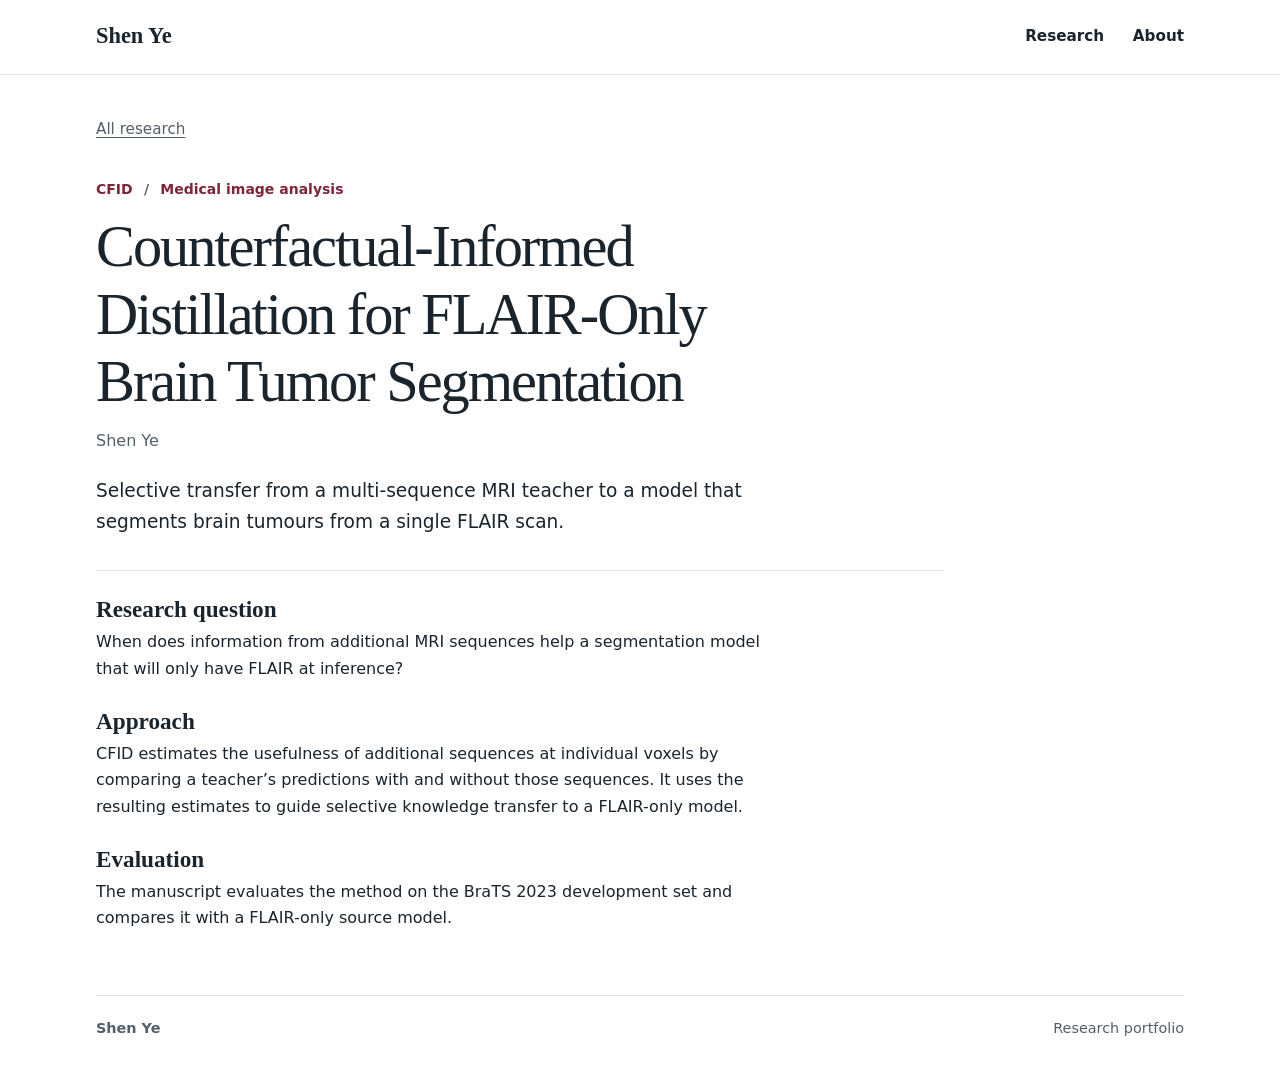
==== cfid.html @ ea0c7f32 "Add academic homepage" ====
<!doctype html>
<html lang="en-GB">
<head>
  <meta charset="utf-8">
  <meta name="viewport" content="width=device-width, initial-scale=1">
  <meta name="description" content="Selective transfer from a multi-sequence MRI teacher to a model that segments brain tumours from a single FLAIR scan.">
  <title>CFID | Shen Ye</title>
  <link rel="stylesheet" href="./style.css">
</head>
<body>
  <a class="skip" href="#main">Skip to content</a>
  <header class="top"><div class="shell nav">
    <a class="wordmark" href="./">Shen Ye</a>
    <nav aria-label="Main navigation"><a href="./#research">Research</a><a href="./#about">About</a></nav>
  </div></header>
  <main id="main" class="shell"><article class="detail">
    <a class="back" href="./#research">All research</a>
    <p class="eyebrow">CFID <span aria-hidden="true">/</span> Medical image analysis</p>
    <h1>Counterfactual-Informed Distillation for FLAIR-Only Brain Tumor Segmentation</h1>
    <p class="author">Shen Ye</p>
    <p class="detail-intro">Selective transfer from a multi-sequence MRI teacher to a model that segments brain tumours from a single FLAIR scan.</p>
    <div class="detail-body">
      <section><h2>Research question</h2><p>When does information from additional MRI sequences help a segmentation model that will only have FLAIR at inference?</p></section>
      <section><h2>Approach</h2><p>CFID estimates the usefulness of additional sequences at individual voxels by comparing a teacher’s predictions with and without those sequences. It uses the resulting estimates to guide selective knowledge transfer to a FLAIR-only model.</p></section>
      <section><h2>Evaluation</h2><p>The manuscript evaluates the method on the BraTS 2023 development set and compares it with a FLAIR-only source model.</p></section>
    </div>
  </article></main>
  <footer class="shell footer"><a href="./">Shen Ye</a><span>Research portfolio</span></footer>
</body>
</html>
---- style.css ----
:root {
  color-scheme: light;
  --paper: #fff;
  --ink: #19242d;
  --muted: #52606c;
  --accent: #802439;
  --line: #dce2e6;
  --serif: Georgia, 'Times New Roman', serif;
  font-family: system-ui, sans-serif;
  scroll-behavior: smooth;
}
*, *::before, *::after { box-sizing: border-box; }
body { margin: 0; color: var(--ink); background: var(--paper); line-height: 1.65; }
a { color: inherit; text-decoration-thickness: 1px; text-underline-offset: .22em; }
a:hover { color: var(--accent); }
:focus-visible { outline: 2px solid var(--accent); outline-offset: 5px; }
.shell { width: min(68rem, calc(100% - 5rem)); margin-inline: auto; }
.skip { position: absolute; top: 1rem; left: 1rem; transform: translateY(-150%); background: white; padding: .6rem 1rem; z-index: 3; }
.skip:focus { transform: none; }
.top { border-bottom: 1px solid var(--line); }
.nav { min-height: 4.6rem; display: flex; align-items: center; justify-content: space-between; gap: 1.5rem; }
.wordmark { font-family: var(--serif); font-size: 1.4rem; font-weight: 700; text-decoration: none; }
nav { display: flex; gap: 1.8rem; }
nav a { font-size: .95rem; font-weight: 600; text-decoration: none; }
.hero { display: grid; grid-template-columns: minmax(0, 1fr) minmax(15rem, .43fr); align-items: end; gap: 3rem; padding: 5.8rem 0 4.6rem; }
.eyebrow { margin: 0 0 .75rem; color: var(--accent); font-size: .875rem; font-weight: 700; }
h1, h2, h3 { font-family: var(--serif); line-height: 1.15; margin: 0; text-wrap: balance; }
.hero h1 { font-size: clamp(3.35rem, 8vw, 6rem); font-weight: 500; letter-spacing: -.07em; }
.intro { max-width: 34rem; font-size: clamp(1.12rem, 1.8vw, 1.35rem); margin: 1.25rem 0 1.8rem; }
.hero-note { border-left: 2px solid var(--accent); padding-left: 1.35rem; margin-bottom: .3rem; }
.hero-note span { color: var(--muted); font-size: .9rem; font-weight: 600; }
.hero-note p { font-family: var(--serif); font-size: 1.24rem; margin: .4rem 0 0; }
.button { display: inline-flex; width: max-content; align-items: center; justify-content: center; min-height: 2.7rem; padding: .45rem .85rem; border: 1px solid var(--line); border-radius: 3px; font-size: .9rem; font-weight: 650; text-decoration: none; white-space: nowrap; }
.button:hover { border-color: var(--accent); }
.primary { background: var(--accent); color: white; border-color: var(--accent); }
.primary:hover { background: #64192d; color: white; }
.research h2, .about h2 { font-size: clamp(1.85rem, 3vw, 2.55rem); font-weight: 500; margin-bottom: 1.35rem; }
.paper { display: grid; grid-template-columns: 11.75rem minmax(0, 1fr) auto; gap: 1.65rem; align-items: start; padding: 1.6rem 0; border-top: 1px solid var(--line); }
.paper:last-child { border-bottom: 1px solid var(--line); }
.paper-meta { display: grid; gap: .2rem; color: var(--muted); font-size: .875rem; }
.paper-code { color: var(--accent); font-weight: 700; font-size: 1rem; }
.paper h3 { font-size: clamp(1.24rem, 2.2vw, 1.58rem); }
.paper h3 a { text-decoration: none; }
.paper p { color: var(--muted); margin: .6rem 0 0; }
.paper .button { margin-top: .18rem; }
.about { padding: 3.75rem 0; }
.about p, .detail-body p { max-width: 43rem; margin: 0; }
.footer { padding: 1.3rem 0 2rem; border-top: 1px solid var(--line); display: flex; gap: 1rem; justify-content: space-between; color: var(--muted); font-size: .9rem; }
.footer a { text-decoration: none; font-weight: 600; }
.detail { max-width: 53rem; padding: 2.6rem 0 4rem; }
.back { display: inline-block; margin: 0 0 2.25rem; color: var(--muted); font-size: .95rem; }
.detail h1 { font-size: clamp(2rem, 4.8vw, 3.65rem); font-weight: 500; letter-spacing: -.035em; }
.detail .eyebrow span { margin: 0 .4rem; color: var(--muted); }
.author { color: var(--muted); margin: .8rem 0 0; }
.detail-intro { font-size: 1.16rem; margin: 1.4rem 0 2rem; max-width: 43rem; }
.detail-body { display: grid; gap: 1.6rem; border-top: 1px solid var(--line); padding-top: 1.6rem; }
.detail-body h2 { font-size: 1.45rem; margin-bottom: .4rem; }
@media (max-width: 50rem) {
  .shell { width: calc(100% - 3rem); }
  .hero { gap: 2rem; padding-top: 4rem; }
  .paper { grid-template-columns: 8rem minmax(0, 1fr); }
  .paper .button { grid-column: 2; }
}
@media (max-width: 36rem) {
  .shell { width: calc(100% - 2.25rem); }
  .nav { min-height: 3.9rem; }
  nav { gap: 1rem; }
  .hero { grid-template-columns: 1fr; padding: 3rem 0 2.7rem; }
  .hero-note { margin-top: .25rem; }
  .paper { grid-template-columns: 1fr; gap: .7rem; }
  .paper-meta { display: flex; flex-wrap: wrap; gap: .55rem 1rem; align-items: baseline; }
  .paper .button { grid-column: auto; }
  .about { padding: 2.7rem 0; }
}
@media (prefers-reduced-motion: reduce) { :root { scroll-behavior: auto; } }
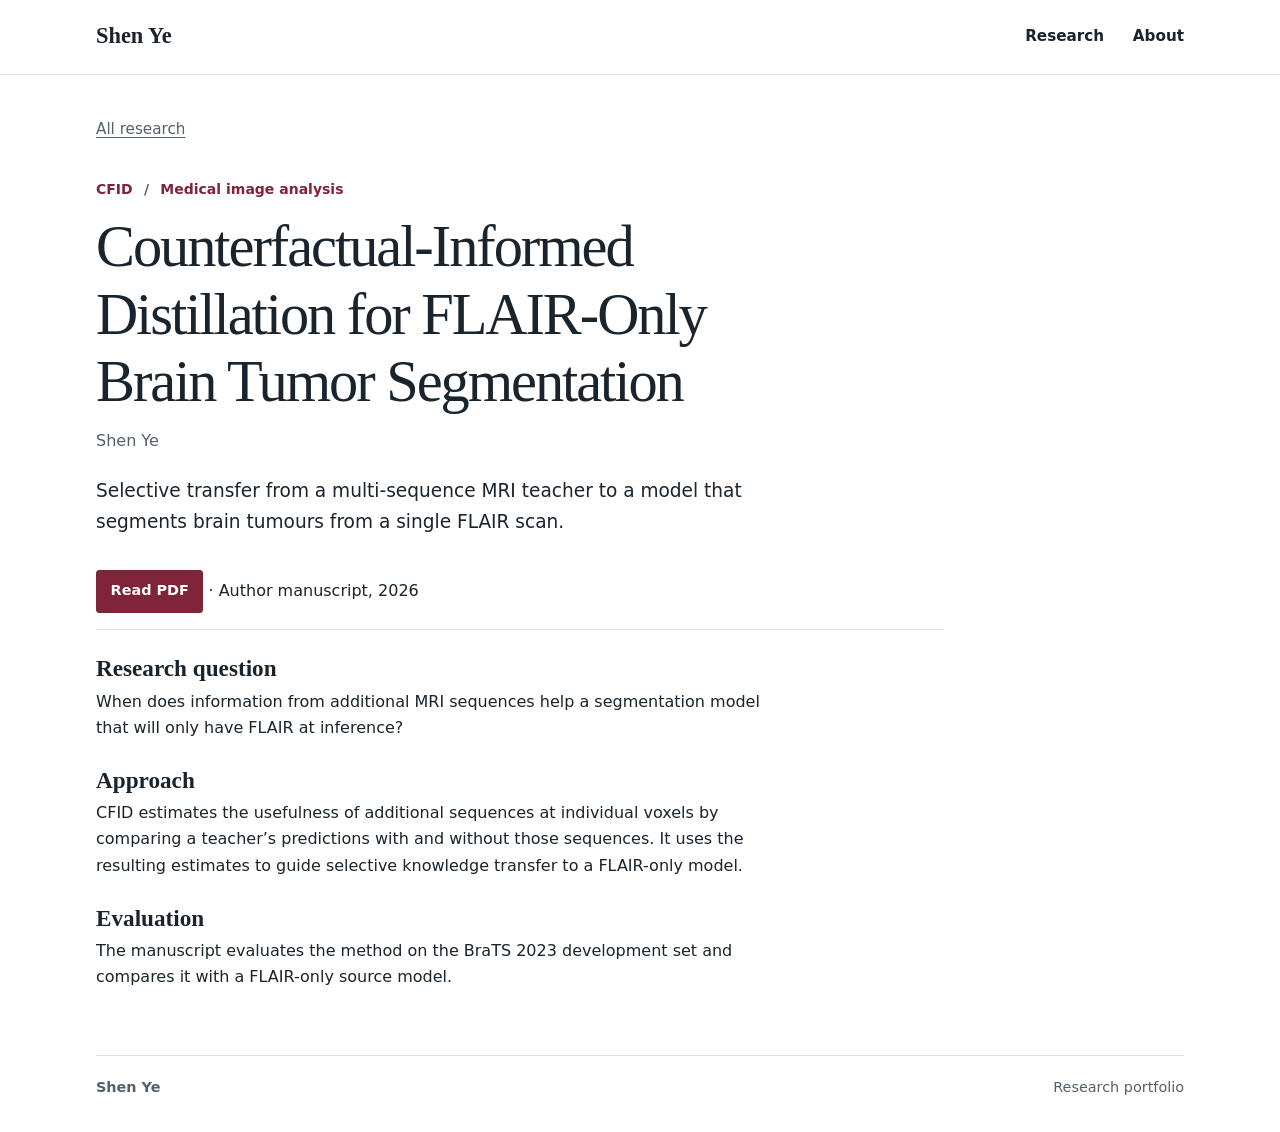
==== commit 879bb2d3: "Publish CFID author manuscript" ====
--- a/cfid.html
+++ b/cfid.html
@@ -19,7 +19,7 @@
     <h1>Counterfactual-Informed Distillation for FLAIR-Only Brain Tumor Segmentation</h1>
     <p class="author">Shen Ye</p>
     <p class="detail-intro">Selective transfer from a multi-sequence MRI teacher to a model that segments brain tumours from a single FLAIR scan.</p>
-    <div class="detail-body">
+    <p><a class="button primary" href="cfid.pdf">Read PDF</a> <span>· Author manuscript, 2026</span></p><div class="detail-body">
       <section><h2>Research question</h2><p>When does information from additional MRI sequences help a segmentation model that will only have FLAIR at inference?</p></section>
       <section><h2>Approach</h2><p>CFID estimates the usefulness of additional sequences at individual voxels by comparing a teacher’s predictions with and without those sequences. It uses the resulting estimates to guide selective knowledge transfer to a FLAIR-only model.</p></section>
       <section><h2>Evaluation</h2><p>The manuscript evaluates the method on the BraTS 2023 development set and compares it with a FLAIR-only source model.</p></section>
